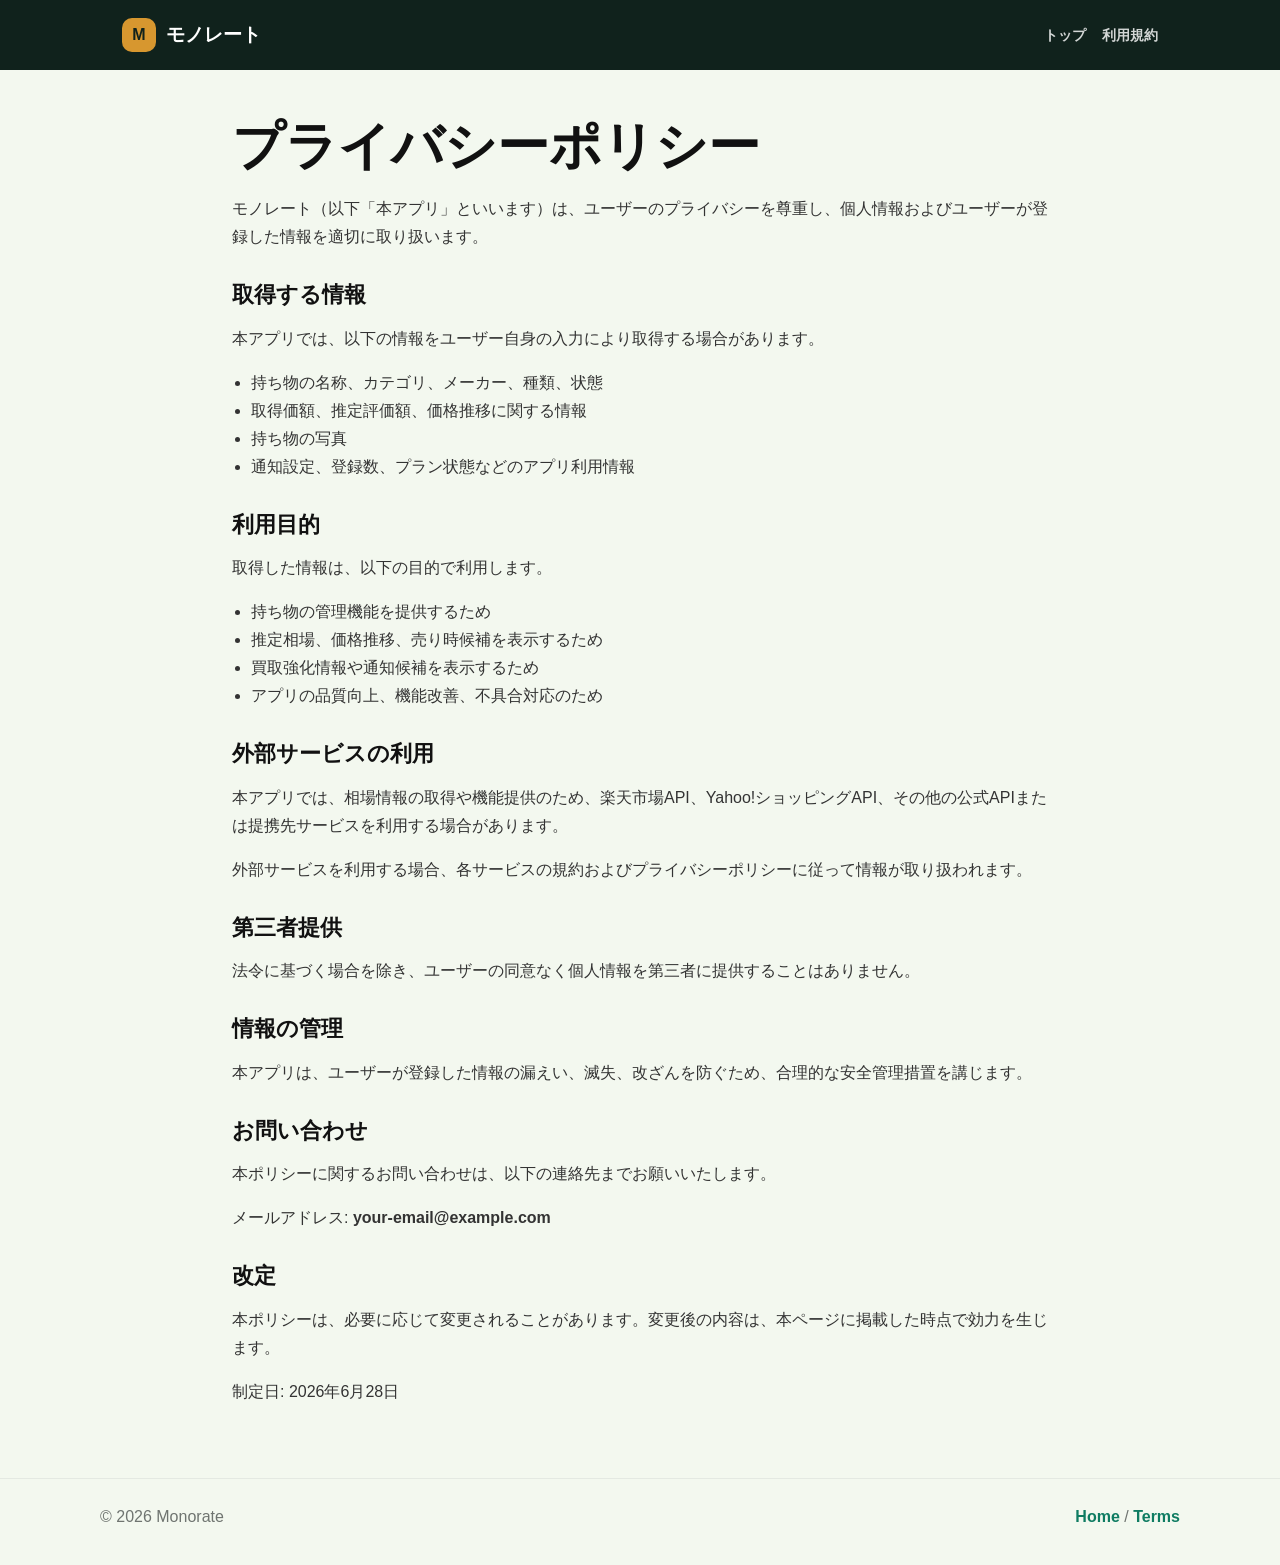
==== privacy.html @ b46c98e3 "Add files via upload" ====
<!doctype html>
<html lang="ja">
  <head>
    <meta charset="utf-8">
    <meta name="viewport" content="width=device-width, initial-scale=1">
    <title>プライバシーポリシー | モノレート</title>
    <meta name="description" content="モノレートのプライバシーポリシーです。">
    <link rel="stylesheet" href="styles.css">
  </head>
  <body>
    <header class="site-header">
      <nav class="nav" aria-label="主要ナビゲーション">
        <a class="brand" href="index.html">
          <span class="brand-mark">M</span>
          <span class="brand-name">モノレート</span>
        </a>
        <div class="nav-links">
          <a href="index.html">トップ</a>
          <a href="terms.html">利用規約</a>
        </div>
      </nav>
    </header>

    <main class="doc">
      <h1>プライバシーポリシー</h1>
      <p>モノレート（以下「本アプリ」といいます）は、ユーザーのプライバシーを尊重し、個人情報およびユーザーが登録した情報を適切に取り扱います。</p>

      <h2>取得する情報</h2>
      <p>本アプリでは、以下の情報をユーザー自身の入力により取得する場合があります。</p>
      <ul>
        <li>持ち物の名称、カテゴリ、メーカー、種類、状態</li>
        <li>取得価額、推定評価額、価格推移に関する情報</li>
        <li>持ち物の写真</li>
        <li>通知設定、登録数、プラン状態などのアプリ利用情報</li>
      </ul>

      <h2>利用目的</h2>
      <p>取得した情報は、以下の目的で利用します。</p>
      <ul>
        <li>持ち物の管理機能を提供するため</li>
        <li>推定相場、価格推移、売り時候補を表示するため</li>
        <li>買取強化情報や通知候補を表示するため</li>
        <li>アプリの品質向上、機能改善、不具合対応のため</li>
      </ul>

      <h2>外部サービスの利用</h2>
      <p>本アプリでは、相場情報の取得や機能提供のため、楽天市場API、Yahoo!ショッピングAPI、その他の公式APIまたは提携先サービスを利用する場合があります。</p>
      <p>外部サービスを利用する場合、各サービスの規約およびプライバシーポリシーに従って情報が取り扱われます。</p>

      <h2>第三者提供</h2>
      <p>法令に基づく場合を除き、ユーザーの同意なく個人情報を第三者に提供することはありません。</p>

      <h2>情報の管理</h2>
      <p>本アプリは、ユーザーが登録した情報の漏えい、滅失、改ざんを防ぐため、合理的な安全管理措置を講じます。</p>

      <h2>お問い合わせ</h2>
      <p>本ポリシーに関するお問い合わせは、以下の連絡先までお願いいたします。</p>
      <p>メールアドレス: <strong>your-email@example.com</strong></p>

      <h2>改定</h2>
      <p>本ポリシーは、必要に応じて変更されることがあります。変更後の内容は、本ページに掲載した時点で効力を生じます。</p>

      <p>制定日: 2026年6月28日</p>
    </main>

    <footer class="site-footer">
      <div class="footer-inner">
        <span>&copy; 2026 Monorate</span>
        <span><a href="index.html">Home</a> / <a href="terms.html">Terms</a></span>
      </div>
    </footer>
  </body>
</html>
---- styles.css ----
:root {
  color-scheme: light;
  --deep-green: #10221c;
  --green: #0f7c62;
  --gold: #d7972f;
  --bg: #f3f8ef;
  --card: #ffffff;
  --text: #111111;
  --muted: #6f7470;
  --line: #e4e9e2;
}

* {
  box-sizing: border-box;
}

body {
  margin: 0;
  font-family: -apple-system, BlinkMacSystemFont, "Hiragino Sans", "Yu Gothic", "YuGothic", sans-serif;
  color: var(--text);
  background: var(--bg);
  line-height: 1.75;
}

a {
  color: var(--green);
  font-weight: 700;
  text-decoration: none;
}

a:hover {
  text-decoration: underline;
}

.site-header {
  background: var(--deep-green);
  color: #ffffff;
}

.nav {
  width: min(1080px, 100%);
  margin: 0 auto;
  padding: 18px 22px;
  display: flex;
  align-items: center;
  justify-content: space-between;
  gap: 18px;
}

.brand {
  display: flex;
  align-items: center;
  gap: 10px;
  color: #ffffff;
}

.brand-mark {
  width: 34px;
  height: 34px;
  display: grid;
  place-items: center;
  border-radius: 10px;
  background: var(--gold);
  color: var(--deep-green);
  font-weight: 900;
}

.brand-name {
  font-size: 19px;
  font-weight: 900;
  letter-spacing: 0;
}

.nav-links {
  display: flex;
  gap: 16px;
  flex-wrap: wrap;
}

.nav-links a {
  color: rgba(255, 255, 255, 0.82);
  font-size: 14px;
}

.hero {
  background: var(--deep-green);
  color: #ffffff;
  padding: 46px 22px 58px;
}

.hero-inner {
  width: min(1080px, 100%);
  margin: 0 auto;
  display: grid;
  grid-template-columns: 1.2fr 0.8fr;
  gap: 34px;
  align-items: center;
}

.eyebrow {
  color: rgba(255, 255, 255, 0.68);
  font-size: 13px;
  font-weight: 800;
  text-transform: uppercase;
}

h1,
h2,
h3 {
  line-height: 1.25;
  margin: 0;
}

h1 {
  margin-top: 10px;
  font-size: clamp(38px, 7vw, 72px);
  letter-spacing: 0;
}

.lead {
  margin: 18px 0 0;
  max-width: 620px;
  color: rgba(255, 255, 255, 0.78);
  font-size: 18px;
}

.hero-panel {
  padding: 22px;
  border-radius: 18px;
  background: rgba(255, 255, 255, 0.09);
  border: 1px solid rgba(255, 255, 255, 0.12);
}

.hero-value {
  font-size: clamp(30px, 6vw, 48px);
  font-weight: 900;
}

.hero-caption {
  margin-top: 8px;
  color: rgba(255, 255, 255, 0.72);
}

.hero-actions {
  display: flex;
  gap: 12px;
  flex-wrap: wrap;
  margin-top: 26px;
}

.button {
  display: inline-flex;
  align-items: center;
  justify-content: center;
  min-height: 44px;
  padding: 0 18px;
  border-radius: 999px;
  background: var(--green);
  color: #ffffff;
  font-weight: 900;
}

.button.secondary {
  background: rgba(255, 255, 255, 0.12);
  color: #ffffff;
}

main {
  width: min(1080px, 100%);
  margin: 0 auto;
  padding: 34px 22px 56px;
}

.section {
  margin-top: 26px;
}

.section-title {
  font-size: 28px;
  font-weight: 900;
}

.grid {
  display: grid;
  grid-template-columns: repeat(3, 1fr);
  gap: 14px;
  margin-top: 16px;
}

.card {
  padding: 18px;
  border-radius: 16px;
  background: var(--card);
  border: 1px solid var(--line);
}

.card h3 {
  font-size: 18px;
}

.card p {
  margin: 8px 0 0;
  color: var(--muted);
}

.doc {
  max-width: 860px;
}

.doc h1 {
  color: var(--text);
  font-size: clamp(34px, 6vw, 52px);
}

.doc h2 {
  margin-top: 30px;
  font-size: 22px;
}

.doc p,
.doc li {
  color: #333333;
}

.doc ul {
  padding-left: 1.2em;
}

.notice {
  padding: 16px;
  border-radius: 14px;
  background: #ffffff;
  border: 1px solid var(--line);
  color: var(--muted);
}

.site-footer {
  border-top: 1px solid var(--line);
  padding: 24px 22px 34px;
  color: var(--muted);
}

.footer-inner {
  width: min(1080px, 100%);
  margin: 0 auto;
  display: flex;
  justify-content: space-between;
  gap: 16px;
  flex-wrap: wrap;
}

@media (max-width: 760px) {
  .hero-inner,
  .grid {
    grid-template-columns: 1fr;
  }

  .nav {
    align-items: flex-start;
    flex-direction: column;
  }
}
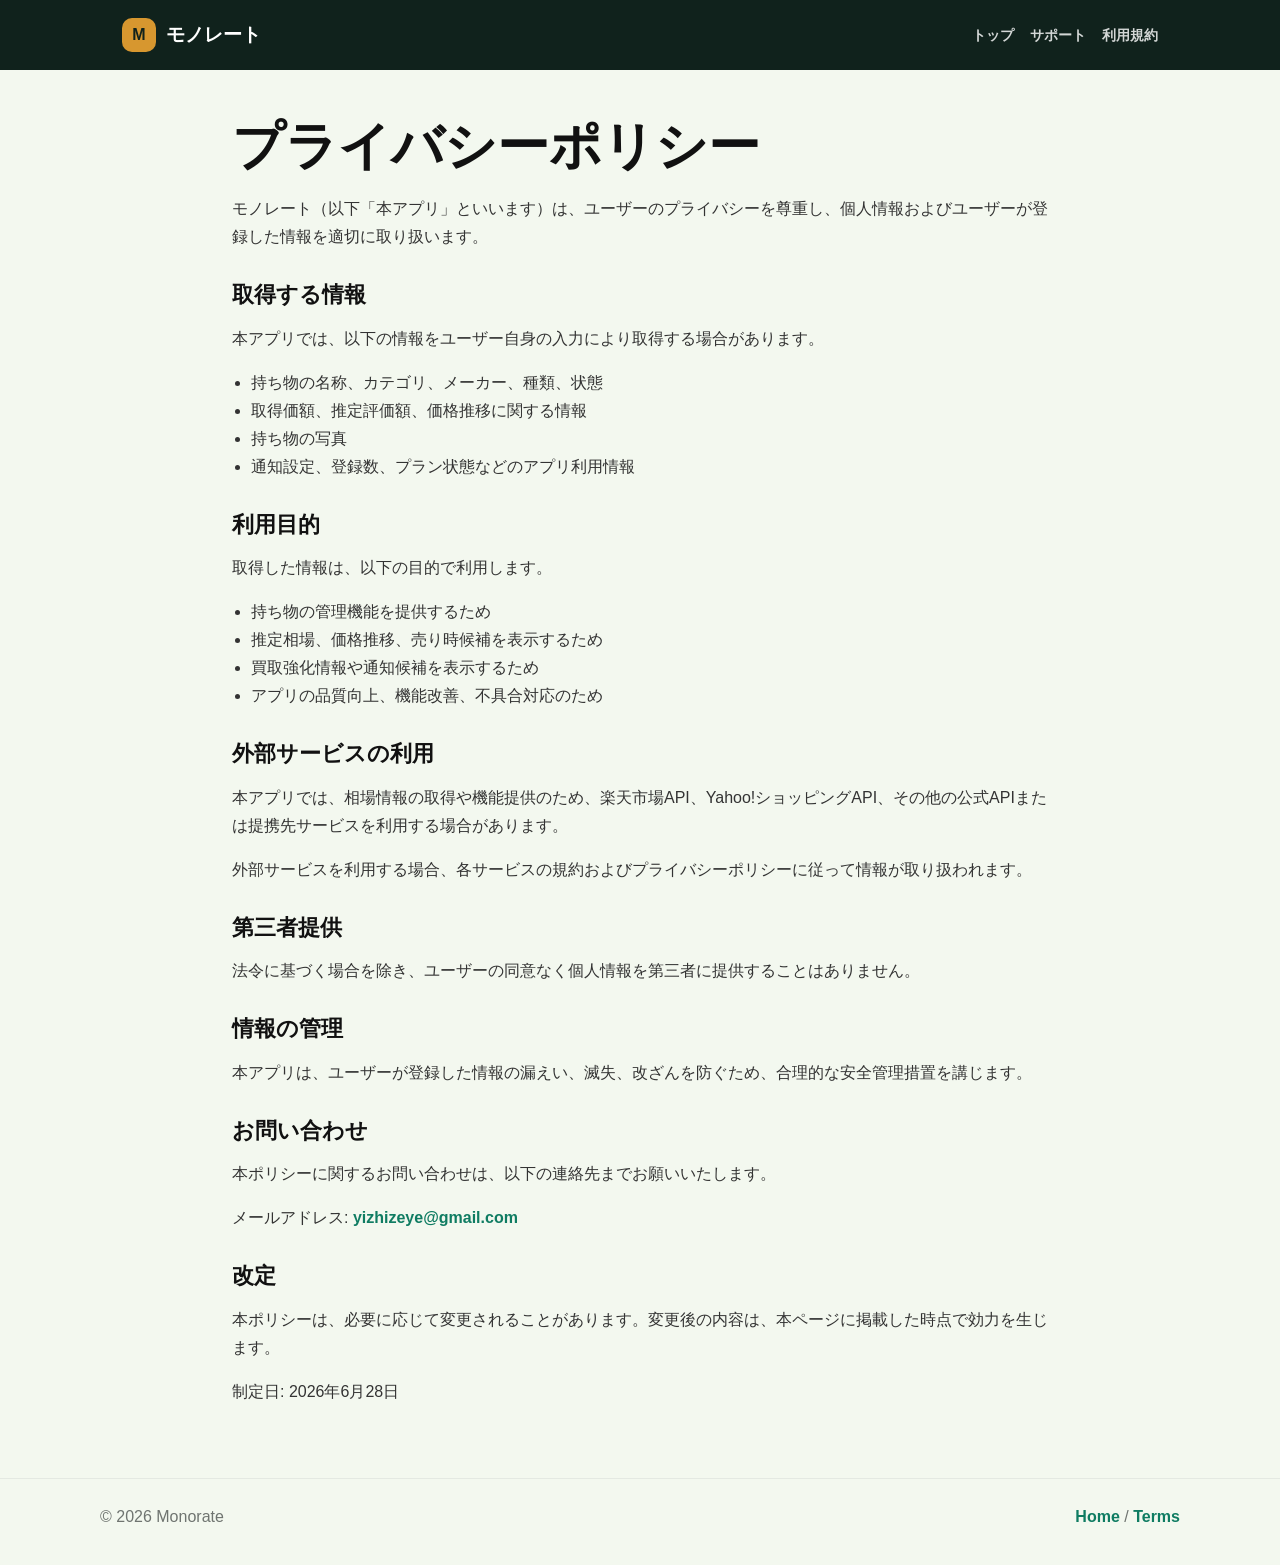
==== commit c4ab0d46: "Add files via upload" ====
--- a/privacy.html
+++ b/privacy.html
@@ -16,6 +16,7 @@
         </a>
         <div class="nav-links">
           <a href="index.html">トップ</a>
+          <a href="support.html">サポート</a>
           <a href="terms.html">利用規約</a>
         </div>
       </nav>
@@ -55,7 +56,7 @@
 
       <h2>お問い合わせ</h2>
       <p>本ポリシーに関するお問い合わせは、以下の連絡先までお願いいたします。</p>
-      <p>メールアドレス: <strong>your-email@example.com</strong></p>
+      <p>メールアドレス: <strong><a href="mailto:yizhizeye@gmail.com">yizhizeye@gmail.com</a></strong></p>
 
       <h2>改定</h2>
       <p>本ポリシーは、必要に応じて変更されることがあります。変更後の内容は、本ページに掲載した時点で効力を生じます。</p>
--- a/styles.css
+++ b/styles.css
@@ -104,6 +104,13 @@
   text-transform: uppercase;
 }
 
+.eyebrow-dark {
+  color: var(--muted);
+  font-size: 13px;
+  font-weight: 900;
+  text-transform: uppercase;
+}
+
 h1,
 h2,
 h3 {
@@ -136,6 +143,13 @@
   font-weight: 900;
 }
 
+.hero-label {
+  margin-bottom: 4px;
+  color: rgba(255, 255, 255, 0.7);
+  font-size: 13px;
+  font-weight: 900;
+}
+
 .hero-caption {
   margin-top: 8px;
   color: rgba(255, 255, 255, 0.72);
@@ -234,6 +248,20 @@
   color: var(--muted);
 }
 
+.support-card {
+  padding: 22px;
+  border-radius: 18px;
+  background: #ffffff;
+  border: 1px solid var(--line);
+}
+
+.support-mail {
+  margin: 10px 0;
+  font-size: clamp(22px, 5vw, 34px);
+  line-height: 1.3;
+  word-break: break-all;
+}
+
 .site-footer {
   border-top: 1px solid var(--line);
   padding: 24px 22px 34px;
